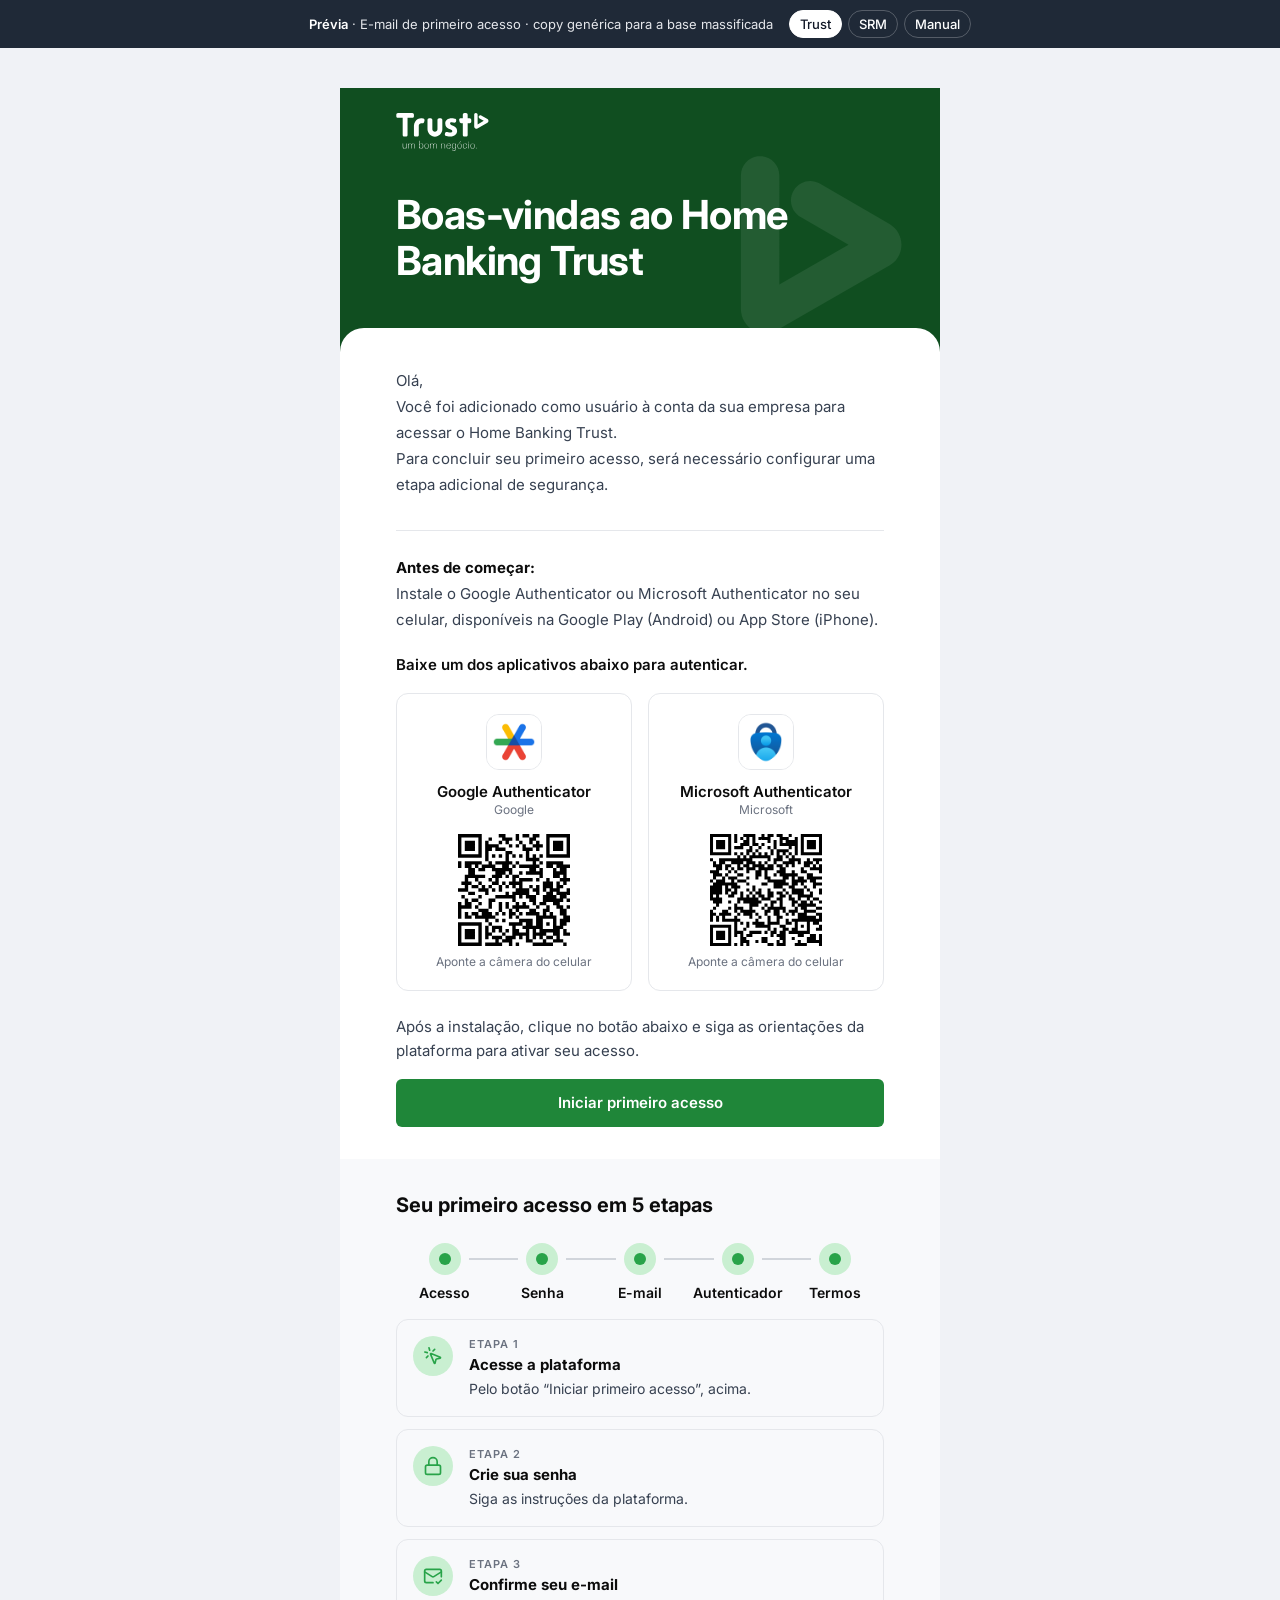
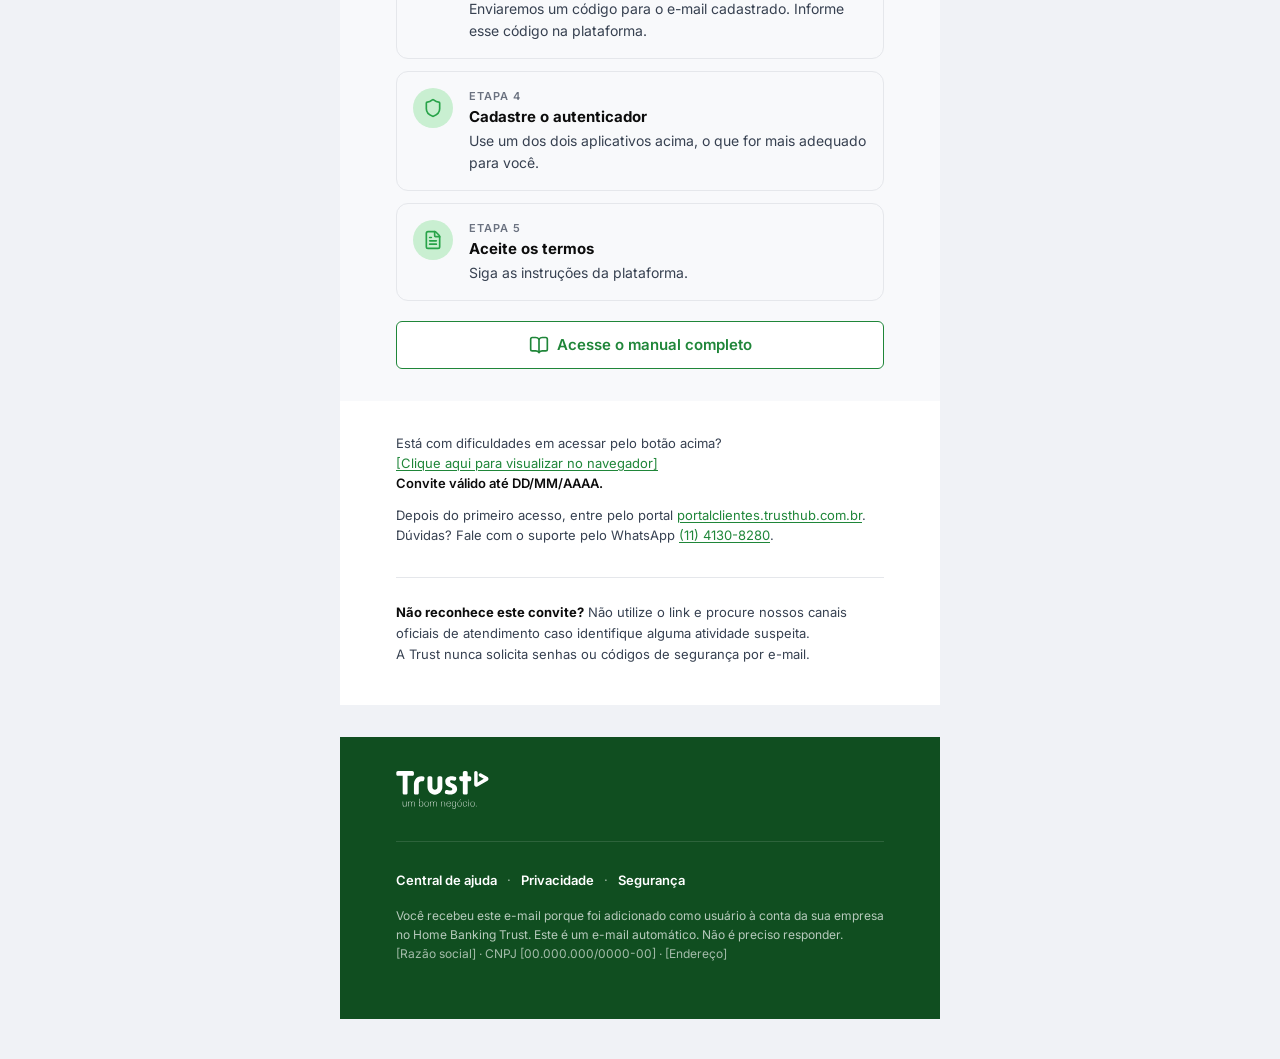
==== index.html @ 1c3c184e "Home Banking Trust · primeiro acesso: e-mail (copy genérica) e manual Co-Authored-By: Claude Opus 5." ====
<!DOCTYPE html>
<html lang="pt-BR">
<head>
  <meta charset="UTF-8">
  <meta name="robots" content="noindex, nofollow">
  <meta name="viewport" content="width=device-width, initial-scale=1.0">
  <title>Primeiro acesso | Home Banking Trust</title>
  <link rel="preconnect" href="https://fonts.googleapis.com">
  <link rel="preconnect" href="https://fonts.gstatic.com" crossorigin>
  <link href="https://fonts.googleapis.com/css2?family=Inter:wght@400;500;600;700&display=swap" rel="stylesheet">
  <style>
    /* E-mail de primeiro acesso, opção 2 com a copy genérica. Tokens do SRM Diamond DS. Marca Trust (data-brand="trust", branch brand-trust). */
    :root {
      --hero-bg: #104e20;
      --btn: #1f8639;
      --btn-hover: #176a2c;
      --link: #1f8639;
      --chip: #c9efd1;
      --icon: #28a349;
      --focus: rgba(40, 163, 73, 0.35);
      --foot-line: #2d633b;
      --foot-text: #b7cabc;
      --foot-muted: #a4bcaa;
      --text-strong: #0c0c0c;
      --text-body: #374151;
      --text-muted: #6b7280;
      --line: #e5e7eb;
      --page: #f0f2f6;
      --band: #f8f9fb;
      --link-dot: #d1d5db;
      --font-sans: 'Inter', -apple-system, BlinkMacSystemFont, 'Segoe UI', sans-serif;
    }
    *, *::before, *::after { box-sizing: border-box; margin: 0; padding: 0; }
    body { font-family: var(--font-sans); background: var(--page); color: var(--text-body); -webkit-font-smoothing: antialiased; }
    a { color: inherit; }
    svg.i { width: 20px; height: 20px; fill: none; stroke: currentColor; stroke-width: 2; stroke-linecap: round; stroke-linejoin: round; flex-shrink: 0; }

    /* Barra de prévia (só para quem revisa, não faz parte do e-mail) */
    .preview-bar {
      display: flex; flex-wrap: wrap; align-items: center; justify-content: center; gap: 6px 16px;
      padding: 10px 16px;
      background: #1f2937; color: #e5e7eb;
      font-size: 13px; line-height: 1.4; text-align: center;
    }
    .preview-bar strong { color: #fff; font-weight: 600; }
    .preview-bar nav { display: flex; gap: 6px; }
    .preview-bar a {
      display: inline-flex; align-items: center; height: 28px; padding: 0 10px;
      border-radius: 9999px; border: 1px solid rgba(255, 255, 255, 0.24);
      text-decoration: none; color: #fff; font-weight: 500;
    }
    .preview-bar a[aria-current="page"] { background: #fff; color: #111827; border-color: #fff; }
    .preview-bar a:focus-visible { outline: 2px solid #fff; outline-offset: 2px; }

    .email { width: 600px; margin: 40px auto; }
    .blk { background: #fff; padding: 0 56px; }
    .t15 { font-size: 15px; line-height: 26px; }
    .t13 { font-size: 13px; line-height: 20px; }
    .t13 + .t13 { margin-top: 0; }
    b, strong { color: var(--text-strong); font-weight: 700; }
    .semi { color: var(--text-strong); font-weight: 600; }
    .link { color: var(--link); text-decoration: underline; text-underline-offset: 2px; text-decoration-thickness: 1px; }
    .link:hover { color: var(--btn-hover); }
    .rule { height: 1px; background: var(--line); }

    /* Topo */
    .hero { position: relative; height: 264px; background: var(--hero-bg); overflow: hidden; }
    .hero .mark { position: absolute; fill: rgba(255, 255, 255, 0.08); left: 400px; top: 67px; width: 164px; height: 181px; }
    .hero .logo { position: absolute; left: 56px; top: 25px; width: 93px; height: 38px; fill: #fff; }
    .hero .tagline { position: absolute; right: 56px; top: 37px; font-size: 10px; line-height: 14px; font-weight: 600; letter-spacing: 0.16em; color: #a4bcaa; }
    .hero h1 { position: absolute; left: 56px; right: 56px; top: 104px; color: #fff; font-size: 40px; line-height: 46px; font-weight: 700; letter-spacing: -0.6px; }
    .hero .sheet-start { position: absolute; left: 0; right: 0; bottom: 0; height: 24px; background: #fff; border-radius: 24px 24px 0 0; }

    /* Apps */
    .apps-desktop { display: flex; gap: 16px; padding-top: 16px; }
    .app-card {
      flex: 1; display: flex; flex-direction: column; align-items: center; text-align: center;
      padding: 20px 16px; border: 1px solid var(--line); border-radius: 12px; text-decoration: none;
    }
    .app-card:hover { border-color: var(--icon); }
    .app-card:focus-visible { outline: none; box-shadow: 0 0 0 3px var(--focus); }
    .app-icon { width: 56px; height: 56px; border-radius: 13px; border: 1px solid var(--line); display: block; }
    .app-name { margin-top: 12px; font-size: 15px; line-height: 20px; font-weight: 600; color: var(--text-strong); }
    .app-pub { font-size: 12px; line-height: 16px; color: var(--text-muted); }
    .qr { width: 112px; height: 112px; margin-top: 16px; display: block; image-rendering: pixelated; }
    .qr-cap { margin-top: 8px; font-size: 12px; line-height: 16px; color: var(--text-muted); }
    .apps-mobile { display: none; }

    /* Botões */
    .btn {
      display: flex; align-items: center; justify-content: center; gap: 8px;
      height: 48px; border-radius: 6px;
      font-size: 15px; line-height: 20px; font-weight: 600; text-decoration: none;
    }
    .btn-primary { background: var(--btn); color: #fff; }
    .btn-primary:hover { background: var(--btn-hover); }
    .btn-secondary { background: #fff; color: var(--btn); border: 1px solid var(--btn); }
    .btn-secondary:hover { background: var(--chip); }
    .btn:focus-visible { outline: none; box-shadow: 0 0 0 3px var(--focus); }

    /* Etapas */
    .band { background: var(--band); padding: 32px 56px 32px; }
    .band h2 { font-size: 20px; line-height: 28px; font-weight: 700; color: var(--text-strong); }
    .stepper { list-style: none; display: grid; grid-template-columns: repeat(5, 1fr); margin: 24px 0 8px; }
    .stepper li { position: relative; display: flex; flex-direction: column; align-items: center; gap: 8px; font-size: 14px; line-height: 20px; font-weight: 600; color: var(--text-strong); }
    .stepper li:not(:last-child)::after { content: ''; position: absolute; top: 15px; left: calc(50% + 24px); right: calc(-50% + 24px); height: 2px; background: var(--link-dot); }
    .dot { width: 32px; height: 32px; border-radius: 50%; background: var(--chip); display: flex; align-items: center; justify-content: center; }
    .dot::before { content: ''; width: 12px; height: 12px; border-radius: 50%; background: var(--icon); }
    .steps { list-style: none; display: flex; flex-direction: column; gap: 12px; margin-top: 16px; }
    .step { display: flex; gap: 16px; align-items: flex-start; padding: 16px; border: 1px solid var(--line); border-radius: 12px; }
    .chip { width: 40px; height: 40px; border-radius: 20px; background: var(--chip); color: var(--icon); display: flex; align-items: center; justify-content: center; flex-shrink: 0; }
    .step-n { font-size: 11px; line-height: 16px; font-weight: 600; letter-spacing: 1px; text-transform: uppercase; color: var(--text-muted); }
    .step-t { font-size: 15px; line-height: 22px; font-weight: 700; color: var(--text-strong); margin-top: 2px; }
    .step-d { font-size: 14px; line-height: 22px; margin-top: 2px; }
    .band .btn { margin-top: 20px; }

    /* Rodapé */
    .space { height: 32px; }
    .foot { background: var(--hero-bg); padding: 0 56px; }
    .foot-brand { position: relative; height: 72px; }
    .foot-brand .logo { position: absolute; left: 0; bottom: 0; width: 93px; height: 38px; fill: #fff; }
    .foot-brand .tagline { position: absolute; right: 0; bottom: 5px; font-size: 10px; line-height: 14px; font-weight: 600; letter-spacing: 0.16em; color: #a4bcaa; }
    .foot-rule { margin-top: 32px; height: 1px; background: var(--foot-line); }
    .foot-links { padding-top: 28px; font-size: 13px; line-height: 20px; color: var(--foot-muted); }
    .foot-links span { color: #fff; font-weight: 600; }
    .foot-links i { font-style: normal; margin: 0 10px; }
    .foot-legal { padding: 16px 0 56px; font-size: 12px; line-height: 19px; color: var(--foot-text); }
    .foot-legal .muted { color: var(--foot-muted); }

    @media (max-width: 600px) {
      .email { width: 100%; margin: 0; }
      .blk { padding: 0 24px; }
      .hero { height: 236px; }
      .hero .mark { left: auto; right: -28px; top: 64px; width: 136px; height: 150px; }
      .hero .logo { left: 24px; top: 25px; }
      .hero .tagline { right: 24px; top: 29px; }
      .hero h1 { left: 24px; right: 24px; top: 96px; font-size: 30px; line-height: 38px; letter-spacing: -0.45px; }
      .apps-desktop { display: none; }
      .apps-mobile { display: flex; flex-direction: column; gap: 12px; padding-top: 16px; }
      .app-row { display: flex; align-items: center; gap: 12px; padding: 16px; border: 1px solid var(--line); border-radius: 12px; }
      .app-row .app-icon { width: 48px; height: 48px; border-radius: 11px; }
      .app-row .app-name { margin-top: 0; }
      .badges { display: flex; justify-content: space-between; gap: 8px; margin-bottom: 8px; }
      .badges a { display: block; border-radius: 8px; }
      .badges a:focus-visible { outline: none; box-shadow: 0 0 0 3px var(--focus); }
      .badge-gp { height: 50px; overflow: hidden; }
      .badge-gp img { height: 65px; margin-top: -7.5px; display: block; }
      .badge-as img { height: 50px; display: block; }
      .band { padding: 32px 24px; }
      .stepper { display: none; }
      .foot { padding: 0 24px; }
    }
    @media (max-width: 360px) {
      .badge-gp img { height: 58px; margin-top: -6.7px; }
      .badge-gp { height: 45px; }
      .badge-as img { height: 45px; }
    }
  </style>
</head>
<body>
  <svg width="0" height="0" style="position:absolute" aria-hidden="true" focusable="false">
    <symbol id="logo" viewBox="0 0 355 146"><path d="M103.88 21.48L102.35 21.0701C100.38 20.6401 98.33 20.4001 96.23 20.4001C86.6 20.4001 78.0902 25.18 72.9302 32.5C69.7702 36.98 67.8903 42.41 67.7603 48.27C67.7603 48.35 67.7402 48.43 67.7402 48.51V84.29C67.7402 87.8 70.6099 90.6799 74.1299 90.6799H80.0103C83.5203 90.6799 86.3999 87.8 86.3999 84.29V48.51C86.3999 48.51 86.3999 48.5 86.3999 48.49C86.6099 43.23 90.9302 39.03 96.2402 39.03C96.8002 39.03 97.2898 39.0802 97.8198 39.1702C97.8198 39.1702 98.7701 39.37 99.3501 39.54C102.65 40.26 106 38.27 106.88 34.97L108.4 29.29C109.31 25.9 107.28 22.37 103.88 21.46"/>
<path d="M176.84 62.49V26.71C176.84 23.2 173.96 20.3201 170.45 20.3201H164.57C161.06 20.3201 158.18 23.2 158.18 26.71V62.49C158.18 62.56 158.2 62.63 158.2 62.71C158.08 67.73 153.72 72.1401 148.35 72.1401C142.98 72.1401 138.62 67.7401 138.5 62.3901V26.72C138.5 23.21 135.63 20.3301 132.11 20.3301H126.23C122.72 20.3301 119.84 23.21 119.84 26.72V62.5C119.84 62.6 119.87 62.69 119.87 62.79C120.26 78.2 132.85 90.78 148.35 90.78C163.85 90.78 176.85 77.83 176.85 62.5H176.84V62.49Z"/>
<path d="M206.59 40.3601C206.59 37.9301 207.87 35.76 212.72 35.76C215.76 35.76 220.43 36.6101 223.27 37.1401C226.41 37.5901 228.99 34.3101 229.5 32.4001L230.16 29.8201C231 26.6801 229.32 23.45 226.39 22.24C225.57 21.86 218.64 20.3101 212.72 20.3101C197.66 20.3101 188.09 28.7401 188.09 40.3501C188.09 63.4501 215.28 60.0001 215.28 69.8301C215.28 72.7601 211.83 74.9299 207.24 74.9299C202.26 74.9299 195 73.24 194.9 73.22C191.57 72.5 188.2 74.5001 187.31 77.8201L186.65 80.4001C185.73 83.8201 187.78 87.37 191.2 88.28C191.2 88.28 200.08 90.73 207.23 90.73C224.97 90.73 233.65 80.1701 233.65 69.5701C233.65 45.9601 206.59 49.9101 206.59 40.3401"/>
<path d="M61.3398 0.0100098H6.39014C2.88014 0.0100098 0 2.89015 0 6.40015V12.28C0 15.79 2.88014 18.6702 6.39014 18.6702H24.5303V84.3501C24.5303 87.8601 27.3999 90.74 30.9199 90.74H36.8003C40.3103 90.74 43.1899 87.8601 43.1899 84.3501V18.6702H61.3301C64.8401 18.6702 67.7202 15.79 67.7202 12.28V6.40015C67.7202 2.89015 64.8501 0.0100098 61.3301 0.0100098"/>
<path d="M248.33 20.3201H255.55V6.40015C255.55 2.89015 258.43 0.0100098 261.94 0.0100098H267.82C271.33 0.0100098 274.21 2.89015 274.21 6.40015V20.3201H281.69C285.2 20.3201 288.08 23.2 288.08 26.71V32.5901C288.08 36.1001 285.2 38.98 281.69 38.98H274.21V84.3501C274.21 87.8601 271.34 90.74 267.82 90.74H261.94C258.43 90.74 255.55 87.8701 255.55 84.3501V38.98H249.75C249.56 38.98 249.38 38.9402 249.2 38.9202C246.54 38.7502 244.15 36.96 243.42 34.25L241.9 28.5701C241.9 28.5701 239.53 20.3201 248.34 20.3201"/>
<path d="M350.21 23.23L326.23 9.36011C323.12 7.57011 319.22 8.59995 317.35 11.7C316.67 12.83 316.34 14.0901 316.4 15.3601C316.5 17.6101 317.73 19.63 319.69 20.75L336.06 30.24L312.44 43.79V6.57007C312.44 2.95007 309.49 0 305.87 0C305.58 0 305.3 0.0200586 305.02 0.0600586C301.76 0.480059 299.3 3.31015 299.3 6.65015V52.1401C299.3 55.3101 301.01 58.1701 303.77 59.5901C304.95 60.2001 306.21 60.5 307.53 60.5C309.02 60.5 310.48 60.0901 311.73 59.3401L350.18 37.27C351.71 36.35 352.91 34.9501 353.54 33.3401C355.03 29.5501 353.67 25.4 350.2 23.23H350.21Z"/>
<path d="M37.6499 117.15H39.3301V136.35H38.04L37.8003 133.47C36.6503 135.66 34.57 136.76 31.54 136.78C26.9 136.78 24.5698 134 24.5698 128.43V117.15H26.25V128.2C26.25 130.6 26.6803 132.36 27.5503 133.48C28.4203 134.6 29.7899 135.16 31.6899 135.16C35.3099 135.16 37.2999 133.26 37.6499 129.45V117.14V117.15Z"/>
<path d="M65.4399 116.72C69.7199 116.72 71.8699 119.5 71.8799 125.07V136.35H70.1802V125.26C70.1802 120.64 68.54 118.33 65.25 118.33C63.69 118.33 62.4402 118.81 61.4902 119.77C60.5402 120.73 59.9703 122.12 59.7803 123.95C59.8003 124.17 59.8198 124.52 59.8198 125V136.35H58.1401V125.26C58.1401 120.64 56.5 118.33 53.21 118.33C51.68 118.33 50.44 118.79 49.48 119.71C48.53 120.63 47.9302 121.96 47.7002 123.69V136.35H46.02V117.15H47.29L47.5503 119.97C48.6503 117.8 50.5799 116.72 53.3599 116.72C56.3999 116.72 58.3603 118.1 59.2603 120.87C59.7503 119.51 60.5201 118.48 61.5801 117.78C62.6401 117.08 63.9299 116.72 65.4399 116.72Z"/>
<path d="M95.8701 116.72C98.3501 116.72 100.22 117.36 101.48 118.63C102.74 119.91 103.38 121.94 103.38 124.75V128.69C103.38 131.49 102.75 133.54 101.48 134.83C100.22 136.12 98.3501 136.77 95.8701 136.77C92.7801 136.77 90.6402 135.71 89.4502 133.6L89.1499 136.34H87.8398V106.89H89.52V119.78C90.74 117.74 92.8601 116.72 95.8701 116.72ZM101.67 128.47V125.03C101.67 122.66 101.2 120.96 100.26 119.9C99.3203 118.85 97.8 118.32 95.71 118.32C92.06 118.32 90.0003 120.12 89.5103 123.72V129.77C90.0003 133.37 92.06 135.17 95.71 135.17C97.8 135.17 99.3203 134.64 100.26 133.59C101.2 132.54 101.67 130.83 101.67 128.46V128.47Z"/>
<path d="M122.23 134.77C120.92 136.11 118.96 136.78 116.36 136.78C113.76 136.78 111.8 136.11 110.49 134.76C109.18 133.42 108.52 131.52 108.52 129.08V124.41C108.52 121.93 109.18 120.03 110.49 118.71C111.8 117.38 113.76 116.72 116.36 116.72C118.96 116.72 120.92 117.38 122.23 118.71C123.54 120.04 124.2 121.94 124.2 124.41V129.08C124.2 131.53 123.54 133.43 122.23 134.77ZM111.67 133.62C112.65 134.65 114.22 135.17 116.36 135.17C118.5 135.17 120.06 134.65 121.05 133.62C122.03 132.59 122.53 131 122.53 128.86V124.6C122.53 122.48 122.04 120.91 121.05 119.88C120.07 118.85 118.5 118.33 116.36 118.33C114.22 118.33 112.66 118.85 111.67 119.88C110.69 120.91 110.19 122.49 110.19 124.6V128.86C110.19 131 110.68 132.59 111.67 133.62Z"/>
<path d="M149.52 116.72C153.8 116.72 155.95 119.5 155.96 125.07V136.35H154.26V125.26C154.26 120.64 152.62 118.33 149.33 118.33C147.77 118.33 146.52 118.81 145.57 119.77C144.62 120.73 144.05 122.12 143.86 123.95C143.88 124.17 143.9 124.52 143.9 125V136.35H142.22V125.26C142.22 120.64 140.58 118.33 137.29 118.33C135.76 118.33 134.52 118.79 133.56 119.71C132.61 120.63 132.01 121.96 131.78 123.69V136.35H130.1V117.15H131.37L131.63 119.97C132.73 117.8 134.66 116.72 137.44 116.72C140.48 116.72 142.44 118.1 143.34 120.87C143.83 119.51 144.6 118.48 145.67 117.78C146.73 117.08 148.02 116.72 149.53 116.72H149.52Z"/>
<path d="M180.03 116.72C184.95 116.72 187.41 119.5 187.42 125.07V136.35H185.72V125.3C185.72 122.9 185.24 121.14 184.29 120.02C183.34 118.9 181.87 118.34 179.87 118.34C176.2 118.34 174.11 120.14 173.6 123.74V136.36H171.92V117.16H173.19L173.45 120.11C174.62 117.86 176.81 116.73 180.02 116.73L180.03 116.72Z"/>
<path d="M200.91 116.72C203.36 116.72 205.25 117.34 206.59 118.58C207.92 119.82 208.59 121.55 208.59 123.76V127.25H194.86V128.46C194.86 133 196.89 135.28 200.95 135.28C205.01 135.28 206.83 133.56 206.83 130.11V129.89H208.51C208.51 132.16 207.87 133.87 206.59 135.03C205.31 136.19 203.43 136.78 200.95 136.78C198.47 136.78 196.5 136.05 195.17 134.58C193.84 133.11 193.18 131.13 193.18 128.62V124.81C193.18 122.33 193.84 120.37 195.15 118.91C196.46 117.45 198.38 116.72 200.91 116.72ZM194.86 125.76H206.87V123.84C206.87 120.09 204.9 118.22 200.95 118.22C197 118.22 194.86 120.48 194.86 125V125.77V125.76Z"/>
<path d="M227.97 117.15H229.28V138.18C229.28 140.42 228.6 142.21 227.23 143.56C225.86 144.9 223.96 145.58 221.52 145.58C217.21 145.58 214.73 143.88 214.07 140.48H215.79C216.1 141.68 216.7 142.56 217.59 143.12C218.48 143.69 219.79 143.97 221.52 143.97C223.49 143.97 224.99 143.44 226.03 142.38C227.07 141.32 227.59 139.81 227.59 137.84V133.68C226.37 135.75 224.24 136.78 221.2 136.78C216.23 136.78 213.75 134.08 213.75 128.69V124.75C213.75 121.97 214.38 119.94 215.65 118.65C216.91 117.36 218.77 116.72 221.21 116.72C224.32 116.72 226.48 117.79 227.69 119.93L227.99 117.15H227.97ZM221.4 135.17C225.17 135.17 227.23 133.27 227.58 129.46V124.04C227.22 120.24 225.16 118.34 221.4 118.33C219.31 118.33 217.79 118.85 216.84 119.9C215.89 120.95 215.42 122.66 215.42 125.04V128.48C215.42 130.85 215.89 132.55 216.84 133.61C217.79 134.67 219.31 135.19 221.4 135.19V135.17Z"/>
<path d="M248.9 134.77C247.59 136.11 245.63 136.78 243.03 136.78C240.43 136.78 238.47 136.11 237.16 134.76C235.85 133.42 235.19 131.52 235.19 129.08V124.41C235.19 121.93 235.85 120.03 237.16 118.71C238.47 117.38 240.43 116.72 243.03 116.72C245.63 116.72 247.59 117.38 248.9 118.71C250.21 120.04 250.87 121.94 250.87 124.41V129.08C250.87 131.53 250.21 133.43 248.9 134.77ZM238.34 133.62C239.32 134.65 240.89 135.17 243.03 135.17C245.17 135.17 246.73 134.65 247.72 133.62C248.7 132.59 249.2 131 249.2 128.86V124.6C249.2 122.48 248.71 120.91 247.72 119.88C246.74 118.85 245.17 118.33 243.03 118.33C240.89 118.33 239.33 118.85 238.34 119.88C237.36 120.91 236.86 122.49 236.86 124.6V128.86C236.86 131 237.35 132.59 238.34 133.62ZM247.92 108.77L243.91 114.67H242.23L246.02 108.77H247.92Z"/>
<path d="M263.74 136.69C261.21 136.69 259.29 136.03 257.98 134.72C256.67 133.41 256.01 131.53 256.01 129.09V124.42C256.01 121.94 256.66 120.05 257.96 118.73C259.26 117.42 261.19 116.76 263.74 116.76C266.29 116.76 268.08 117.38 269.4 118.62C270.72 119.86 271.38 121.61 271.38 123.88V124.2H269.7V123.85C269.7 120.2 267.71 118.38 263.74 118.38C261.65 118.38 260.12 118.89 259.15 119.91C258.18 120.93 257.69 122.5 257.69 124.62V128.88C257.69 131 258.18 132.56 259.15 133.58C260.12 134.59 261.65 135.1 263.74 135.1C267.71 135.1 269.7 133.28 269.7 129.65V129.3H271.38V129.62C271.38 131.89 270.72 133.63 269.4 134.87C268.08 136.1 266.19 136.72 263.74 136.72V136.69Z"/>
<path d="M277.3 113.48V110.62H279.34V113.48H277.3ZM277.42 136.35V117.15H279.1V136.35H277.42Z"/>
<path d="M298.92 134.77C297.61 136.11 295.65 136.78 293.05 136.78C290.45 136.78 288.49 136.11 287.18 134.76C285.87 133.42 285.21 131.52 285.21 129.08V124.41C285.21 121.93 285.87 120.03 287.18 118.71C288.49 117.38 290.45 116.72 293.05 116.72C295.65 116.72 297.61 117.38 298.92 118.71C300.23 120.04 300.89 121.94 300.89 124.41V129.08C300.89 131.53 300.23 133.43 298.92 134.77ZM288.36 133.62C289.34 134.65 290.91 135.17 293.05 135.17C295.19 135.17 296.75 134.65 297.74 133.62C298.72 132.59 299.22 131 299.22 128.86V124.6C299.22 122.48 298.73 120.91 297.74 119.88C296.76 118.85 295.19 118.33 293.05 118.33C290.91 118.33 289.35 118.85 288.36 119.88C287.38 120.91 286.88 122.49 286.88 124.6V128.86C286.88 131 287.37 132.59 288.36 133.62Z"/>
<path d="M306.05 136.35V133.32H308.07V136.35H306.05Z"/></symbol>
    <symbol id="marca" viewBox="299 0 56 61"><path d="M350.21 23.23L326.23 9.36011C323.12 7.57011 319.22 8.59995 317.35 11.7C316.67 12.83 316.34 14.0901 316.4 15.3601C316.5 17.6101 317.73 19.63 319.69 20.75L336.06 30.24L312.44 43.79V6.57007C312.44 2.95007 309.49 0 305.87 0C305.58 0 305.3 0.0200586 305.02 0.0600586C301.76 0.480059 299.3 3.31015 299.3 6.65015V52.1401C299.3 55.3101 301.01 58.1701 303.77 59.5901C304.95 60.2001 306.21 60.5 307.53 60.5C309.02 60.5 310.48 60.0901 311.73 59.3401L350.18 37.27C351.71 36.35 352.91 34.9501 353.54 33.3401C355.03 29.5501 353.67 25.4 350.2 23.23H350.21Z"/></symbol>
    <symbol id="i-click" viewBox="0 0 24 24"><path d="M14 4.1 12 6"/><path d="m5.1 8-2.9-.8"/><path d="m6 12-1.9 2"/><path d="M7.2 2.2 8 5.1"/><path d="M9.037 9.69a.498.498 0 0 1 .653-.653l11 4.5a.5.5 0 0 1-.074.949l-4.349 1.041a1 1 0 0 0-.74.739l-1.04 4.35a.5.5 0 0 1-.95.074z"/></symbol>
    <symbol id="i-lock" viewBox="0 0 24 24"><rect width="18" height="11" x="3" y="11" rx="2" ry="2"/><path d="M7 11V7a5 5 0 0 1 10 0v4"/></symbol>
    <symbol id="i-mail-check" viewBox="0 0 24 24"><path d="M22 13V6a2 2 0 0 0-2-2H4a2 2 0 0 0-2 2v12c0 1.1.9 2 2 2h8"/><path d="m22 7-8.97 5.7a1.94 1.94 0 0 1-2.06 0L2 7"/><path d="m16 19 2 2 4-4"/></symbol>
    <symbol id="i-shield" viewBox="0 0 24 24"><path d="M20 13c0 5-3.5 7.5-7.66 8.95a1 1 0 0 1-.67-.01C7.5 20.5 4 18 4 13V6a1 1 0 0 1 1-1c2 0 4.5-1.2 6.24-2.72a1.17 1.17 0 0 1 1.52 0C14.51 3.81 17 5 19 5a1 1 0 0 1 1 1z"/></symbol>
    <symbol id="i-file-text" viewBox="0 0 24 24"><path d="M6 22a2 2 0 0 1-2-2V4a2 2 0 0 1 2-2h8a2.4 2.4 0 0 1 1.704.706l3.588 3.588A2.4 2.4 0 0 1 20 8v12a2 2 0 0 1-2 2z"/><path d="M14 2v5a1 1 0 0 0 1 1h5"/><path d="M10 9H8"/><path d="M16 13H8"/><path d="M16 17H8"/></symbol>
    <symbol id="i-book" viewBox="0 0 24 24"><path d="M12 5v16"/><path d="M20.001 19A2 2 0 0022 17V5a2 2 0 00-1.999-2L16 3.002A5 5 0 0012 5a5 5 0 00-4-2H4a2 2 0 00-2 2v12a2 2 0 001.999 2H8a5 5 0 014 2 5 5 0 014-2z"/></symbol>
  </svg>

  <div class="preview-bar" role="note">
    <span><strong>Prévia</strong> · E-mail de primeiro acesso · copy genérica para a base massificada</span>
    <nav aria-label="Versões">
      <a href="https://maurosrm.github.io/hb-trust/" aria-current="page">Trust</a>
      <a href="https://maurosrm.github.io/hb-srm/">SRM</a>
      <a href="manual/">Manual</a>
    </nav>
  </div>

  <main class="email">
    <header class="hero">
      <svg class="mark" aria-hidden="true"><use href="#marca"/></svg>
      <svg class="logo" role="img" aria-label="Trust, um bom negócio"><use href="#logo"/></svg>
      
      <h1>Boas-vindas ao Home Banking Trust</h1>
      <div class="sheet-start"></div>
    </header>

    <section class="blk" style="padding-top:16px">
      <p class="t15">Olá,<br>Você foi adicionado como usuário à conta da sua empresa para acessar o Home Banking Trust.<br>Para concluir seu primeiro acesso, será necessário configurar uma etapa adicional de segurança.</p>
    </section>
    <div class="blk" style="padding-top:32px"><div class="rule"></div></div>

    <section class="blk" style="padding-top:24px">
      <p class="t15"><b>Antes de começar:</b><br>Instale o Google Authenticator ou Microsoft Authenticator no seu celular, disponíveis na Google Play (Android) ou App Store (iPhone).</p>
    </section>
    <section class="blk" style="padding-top:20px">
      <p class="semi" style="font-size:15px;line-height:24px">Baixe um dos aplicativos abaixo para autenticar.</p>
      <div class="apps-desktop">
        <a class="app-card" href="https://maurosrm.github.io/hb-trust/app/google-authenticator/" target="_blank" rel="noopener">
          <img class="app-icon" src="assets/icone-google-authenticator.png" alt="">
          <span class="app-name">Google Authenticator</span>
          <span class="app-pub">Google</span>
          <img class="qr" src="qr/qr-google-authenticator.svg" alt="QR Code para baixar o Google Authenticator">
          <span class="qr-cap">Aponte a câmera do celular</span>
        </a>
        <a class="app-card" href="https://maurosrm.github.io/hb-trust/app/microsoft-authenticator/" target="_blank" rel="noopener">
          <img class="app-icon" src="assets/icone-microsoft-authenticator.png" alt="">
          <span class="app-name">Microsoft Authenticator</span>
          <span class="app-pub">Microsoft</span>
          <img class="qr" src="qr/qr-microsoft-authenticator.svg" alt="QR Code para baixar o Microsoft Authenticator">
          <span class="qr-cap">Aponte a câmera do celular</span>
        </a>
      </div>
      <div class="apps-mobile">
        <div class="app-row"><img class="app-icon" src="assets/icone-google-authenticator.png" alt=""><div><p class="app-name">Google Authenticator</p><p class="app-pub">Google</p></div></div>
        <div class="badges">
          <a class="badge-gp" href="https://play.google.com/store/apps/details?id=com.google.android.apps.authenticator2&hl=pt_BR" target="_blank" rel="noopener"><img src="assets/selo-google-play-pt-br.png" alt="Disponível no Google Play: Google Authenticator"></a>
          <a class="badge-as" href="https://apps.apple.com/br/app/google-authenticator/id388497605" target="_blank" rel="noopener"><img src="assets/selo-app-store-pt-br.svg" alt="Baixar na App Store: Google Authenticator"></a>
        </div>
        <div class="app-row"><img class="app-icon" src="assets/icone-microsoft-authenticator.png" alt=""><div><p class="app-name">Microsoft Authenticator</p><p class="app-pub">Microsoft</p></div></div>
        <div class="badges">
          <a class="badge-gp" href="https://play.google.com/store/apps/details?id=com.azure.authenticator&hl=pt_BR" target="_blank" rel="noopener"><img src="assets/selo-google-play-pt-br.png" alt="Disponível no Google Play: Microsoft Authenticator"></a>
          <a class="badge-as" href="https://apps.apple.com/br/app/microsoft-authenticator/id983156458" target="_blank" rel="noopener"><img src="assets/selo-app-store-pt-br.svg" alt="Baixar na App Store: Microsoft Authenticator"></a>
        </div>
      </div>
    </section>
    <section class="blk" style="padding-top:24px">
      <p class="t15" style="line-height:24px">Após a instalação, clique no botão abaixo e siga as orientações da plataforma para ativar seu acesso.</p>
    </section>
    <div class="blk" style="padding-top:16px;padding-bottom:32px">
      <a class="btn btn-primary" href="https://portalclientes.trusthub.com.br" target="_blank" rel="noopener">Iniciar primeiro acesso</a>
    </div>

    <section class="band" aria-labelledby="etapas">
      <h2 id="etapas">Seu primeiro acesso em 5 etapas</h2>
      <ol class="stepper" aria-hidden="true">
        <li><span class="dot"></span>Acesso</li>
        <li><span class="dot"></span>Senha</li>
        <li><span class="dot"></span>E-mail</li>
        <li><span class="dot"></span>Autenticador</li>
        <li><span class="dot"></span>Termos</li>
      </ol>
      <ol class="steps">
        <li class="step"><span class="chip"><svg class="i" aria-hidden="true"><use href="#i-click"/></svg></span><div><p class="step-n">Etapa 1</p><p class="step-t">Acesse a plataforma</p><p class="step-d">Pelo botão “Iniciar primeiro acesso”, acima.</p></div></li>
        <li class="step"><span class="chip"><svg class="i" aria-hidden="true"><use href="#i-lock"/></svg></span><div><p class="step-n">Etapa 2</p><p class="step-t">Crie sua senha</p><p class="step-d">Siga as instruções da plataforma.</p></div></li>
        <li class="step"><span class="chip"><svg class="i" aria-hidden="true"><use href="#i-mail-check"/></svg></span><div><p class="step-n">Etapa 3</p><p class="step-t">Confirme seu e-mail</p><p class="step-d">Enviaremos um código para o e-mail cadastrado. Informe esse código na plataforma.</p></div></li>
        <li class="step"><span class="chip"><svg class="i" aria-hidden="true"><use href="#i-shield"/></svg></span><div><p class="step-n">Etapa 4</p><p class="step-t">Cadastre o autenticador</p><p class="step-d">Use um dos dois aplicativos acima, o que for mais adequado para você.</p></div></li>
        <li class="step"><span class="chip"><svg class="i" aria-hidden="true"><use href="#i-file-text"/></svg></span><div><p class="step-n">Etapa 5</p><p class="step-t">Aceite os termos</p><p class="step-d">Siga as instruções da plataforma.</p></div></li>
      </ol>
      <a class="btn btn-secondary" href="manual/" target="_blank" rel="noopener"><svg class="i" aria-hidden="true"><use href="#i-book"/></svg>Acesse o manual completo</a>
    </section>

    <section class="blk" style="padding-top:32px">
      <p class="t13">Está com dificuldades em acessar pelo botão acima?<br><a class="link" href="./">[Clique aqui para visualizar no navegador]</a><br><span class="semi">Convite válido até DD/MM/AAAA.</span></p>
    </section>
    <section class="blk" style="padding-top:12px">
      <p class="t13">Depois do primeiro acesso, entre pelo portal <a class="link" href="https://portalclientes.trusthub.com.br" target="_blank" rel="noopener">portalclientes.trusthub.com.br</a>.<br>Dúvidas? Fale com o suporte pelo WhatsApp <a class="link" href="https://wa.me/551141308280" target="_blank" rel="noopener">(11) 4130-8280</a>.</p>
    </section>
    <div class="blk" style="padding-top:32px"><div class="rule"></div></div>
    <section class="blk" style="padding-top:24px;padding-bottom:40px">
      <p class="t13" style="line-height:21px"><b>Não reconhece este convite?</b> Não utilize o link e procure nossos canais oficiais de atendimento caso identifique alguma atividade suspeita.<br>A Trust nunca solicita senhas ou códigos de segurança por e-mail.</p>
    </section>
    <div class="space"></div>
    <footer class="foot">
      <div class="foot-brand"><svg class="logo" role="img" aria-label="Trust, um bom negócio"><use href="#logo"/></svg></div>
      <div class="foot-rule"></div>
      <p class="foot-links"><span>Central de ajuda</span><i>·</i><span>Privacidade</span><i>·</i><span>Segurança</span></p>
      <p class="foot-legal">Você recebeu este e-mail porque foi adicionado como usuário à conta da sua empresa no Home Banking Trust. Este é um e-mail automático. Não é preciso responder.<br><span class="muted">[Razão social] · CNPJ [00.000.000/0000-00] · [Endereço]</span></p>
    </footer>
  </main>
</body>
</html>
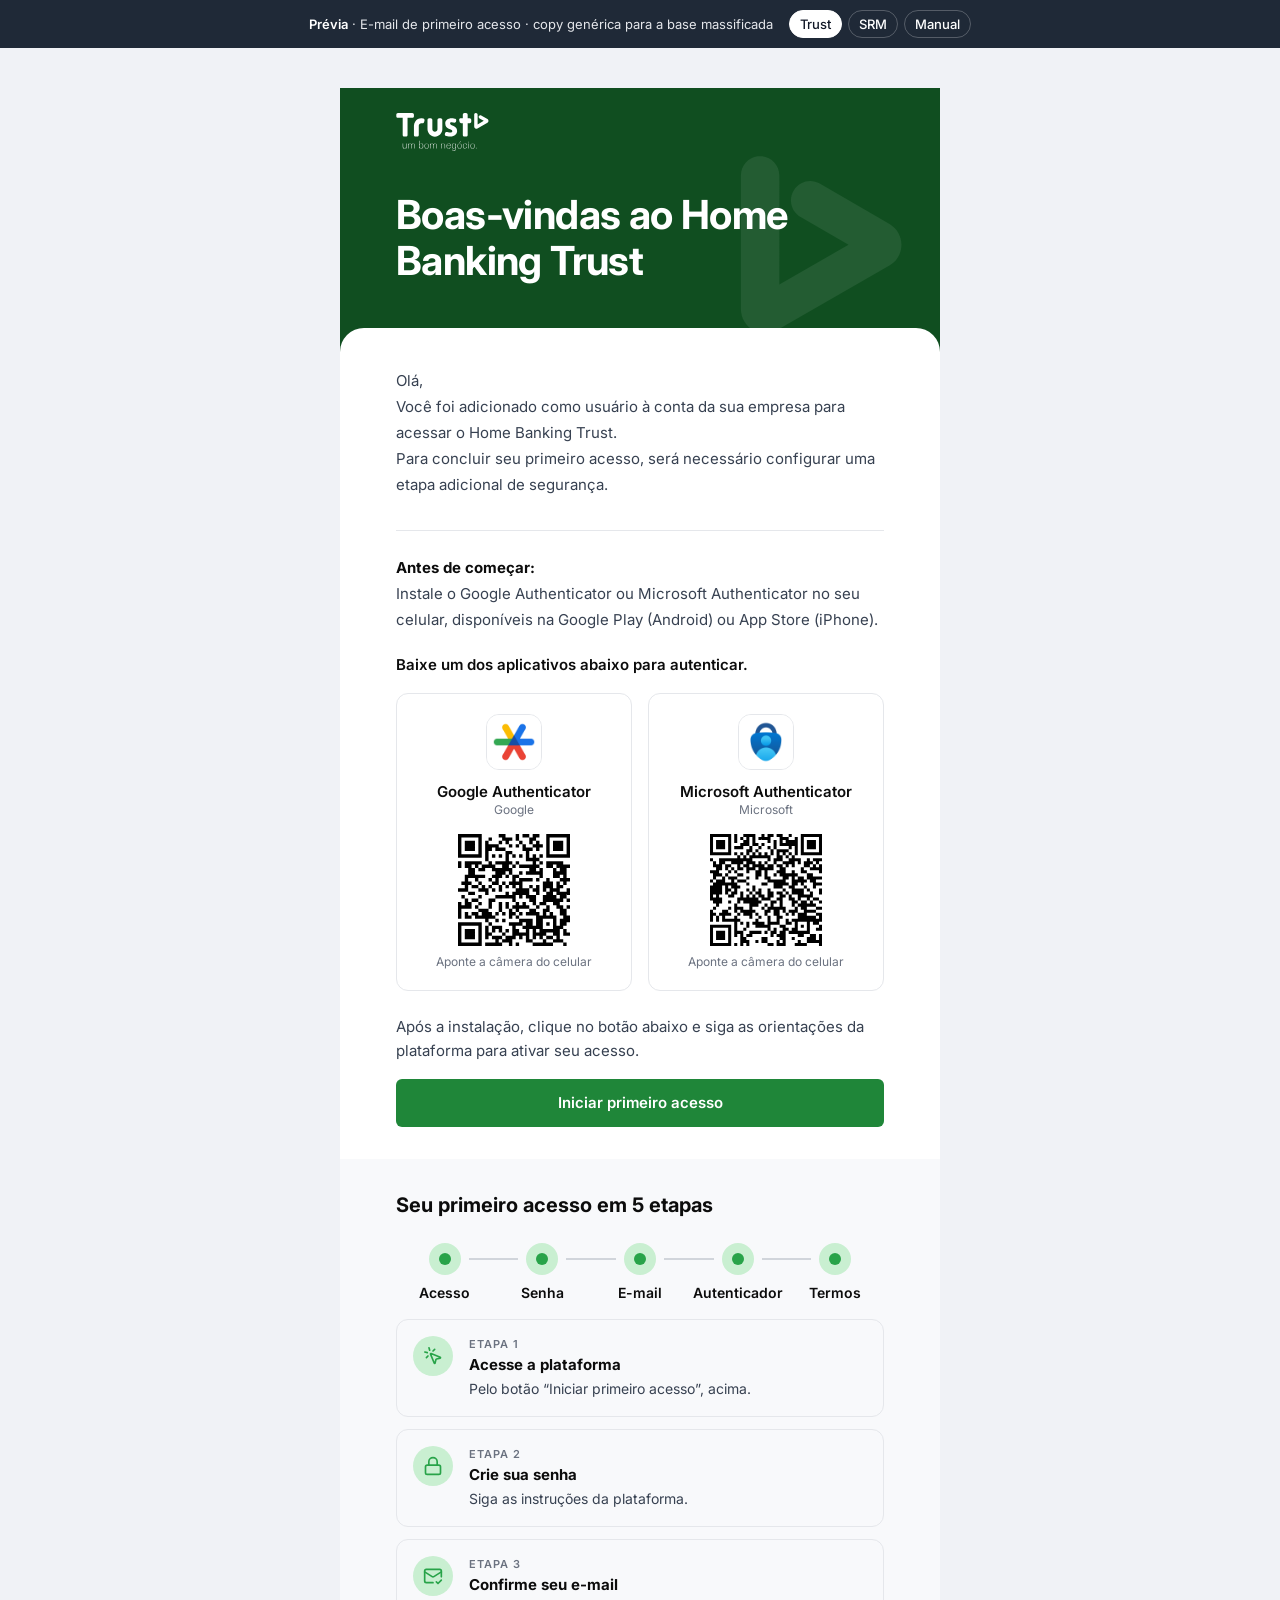
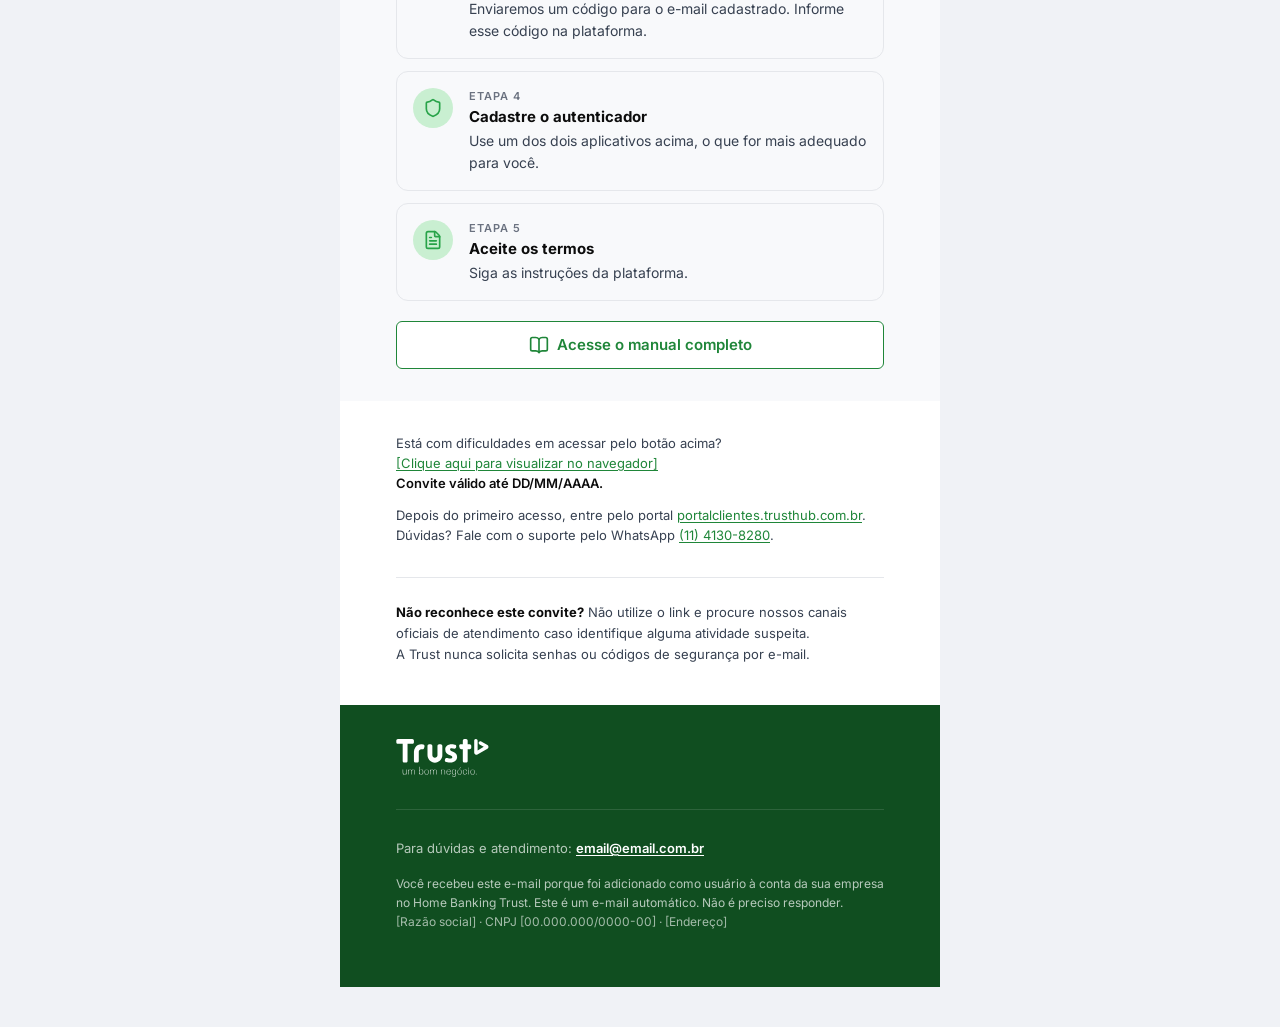
==== commit 97920ec6: "E-mail: tira o espaço cinza antes do rodapé e troca os links pelo e-mail de atendimento Co-Authored-" ====
--- a/index.html
+++ b/index.html
@@ -115,15 +115,14 @@
     .band .btn { margin-top: 20px; }
 
     /* Rodapé */
-    .space { height: 32px; }
     .foot { background: var(--hero-bg); padding: 0 56px; }
     .foot-brand { position: relative; height: 72px; }
     .foot-brand .logo { position: absolute; left: 0; bottom: 0; width: 93px; height: 38px; fill: #fff; }
     .foot-brand .tagline { position: absolute; right: 0; bottom: 5px; font-size: 10px; line-height: 14px; font-weight: 600; letter-spacing: 0.16em; color: #a4bcaa; }
     .foot-rule { margin-top: 32px; height: 1px; background: var(--foot-line); }
-    .foot-links { padding-top: 28px; font-size: 13px; line-height: 20px; color: var(--foot-muted); }
-    .foot-links span { color: #fff; font-weight: 600; }
-    .foot-links i { font-style: normal; margin: 0 10px; }
+    .foot-links { padding-top: 28px; font-size: 13px; line-height: 20px; color: var(--foot-text); }
+    .foot-links a { color: #fff; font-weight: 600; text-decoration: underline; text-underline-offset: 2px; text-decoration-thickness: 1px; }
+    .foot-links a:focus-visible { outline: 2px solid #fff; outline-offset: 2px; border-radius: 2px; }
     .foot-legal { padding: 16px 0 56px; font-size: 12px; line-height: 19px; color: var(--foot-text); }
     .foot-legal .muted { color: var(--foot-muted); }
 
@@ -280,11 +279,10 @@
     <section class="blk" style="padding-top:24px;padding-bottom:40px">
       <p class="t13" style="line-height:21px"><b>Não reconhece este convite?</b> Não utilize o link e procure nossos canais oficiais de atendimento caso identifique alguma atividade suspeita.<br>A Trust nunca solicita senhas ou códigos de segurança por e-mail.</p>
     </section>
-    <div class="space"></div>
     <footer class="foot">
       <div class="foot-brand"><svg class="logo" role="img" aria-label="Trust, um bom negócio"><use href="#logo"/></svg></div>
       <div class="foot-rule"></div>
-      <p class="foot-links"><span>Central de ajuda</span><i>·</i><span>Privacidade</span><i>·</i><span>Segurança</span></p>
+      <p class="foot-links">Para dúvidas e atendimento: <a href="mailto:email@email.com.br">email@email.com.br</a></p>
       <p class="foot-legal">Você recebeu este e-mail porque foi adicionado como usuário à conta da sua empresa no Home Banking Trust. Este é um e-mail automático. Não é preciso responder.<br><span class="muted">[Razão social] · CNPJ [00.000.000/0000-00] · [Endereço]</span></p>
     </footer>
   </main>
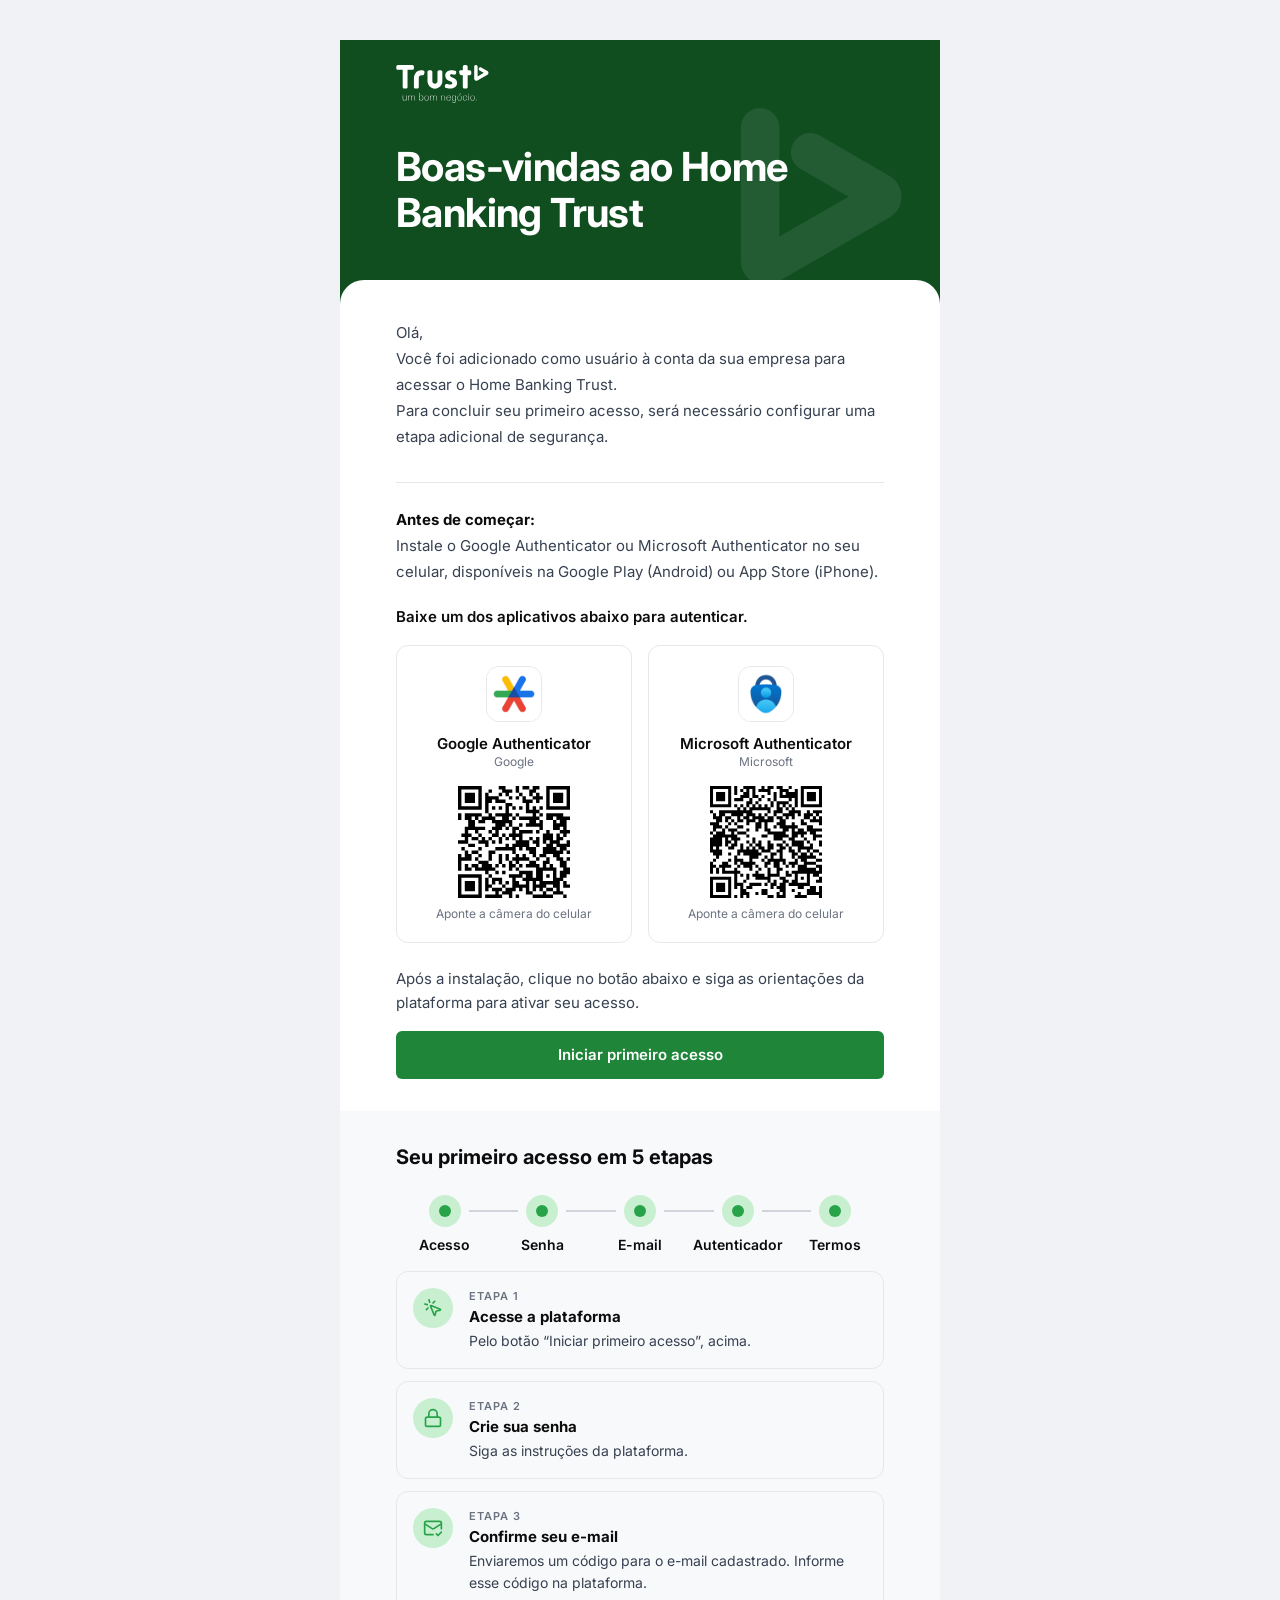
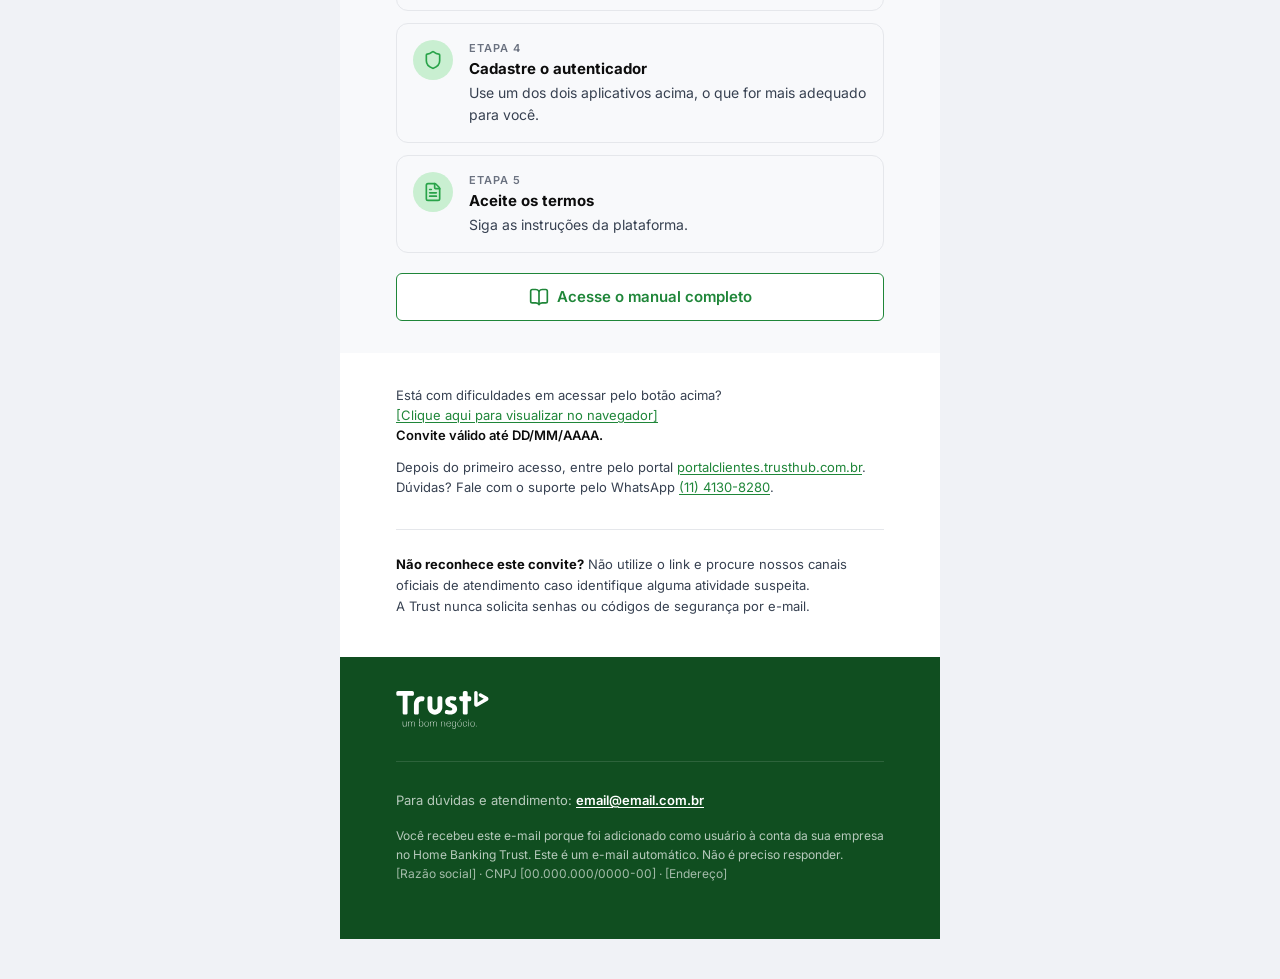
==== commit 04b93c50: "Manual com os componentes do DS; e-mail sem a barra de prévia e com divisor entre os autenticadores " ====
--- a/index.html
+++ b/index.html
@@ -35,23 +35,6 @@
     a { color: inherit; }
     svg.i { width: 20px; height: 20px; fill: none; stroke: currentColor; stroke-width: 2; stroke-linecap: round; stroke-linejoin: round; flex-shrink: 0; }
 
-    /* Barra de prévia (só para quem revisa, não faz parte do e-mail) */
-    .preview-bar {
-      display: flex; flex-wrap: wrap; align-items: center; justify-content: center; gap: 6px 16px;
-      padding: 10px 16px;
-      background: #1f2937; color: #e5e7eb;
-      font-size: 13px; line-height: 1.4; text-align: center;
-    }
-    .preview-bar strong { color: #fff; font-weight: 600; }
-    .preview-bar nav { display: flex; gap: 6px; }
-    .preview-bar a {
-      display: inline-flex; align-items: center; height: 28px; padding: 0 10px;
-      border-radius: 9999px; border: 1px solid rgba(255, 255, 255, 0.24);
-      text-decoration: none; color: #fff; font-weight: 500;
-    }
-    .preview-bar a[aria-current="page"] { background: #fff; color: #111827; border-color: #fff; }
-    .preview-bar a:focus-visible { outline: 2px solid #fff; outline-offset: 2px; }
-
     .email { width: 600px; margin: 40px auto; }
     .blk { background: #fff; padding: 0 56px; }
     .t15 { font-size: 15px; line-height: 26px; }
@@ -139,6 +122,7 @@
       .app-row { display: flex; align-items: center; gap: 12px; padding: 16px; border: 1px solid var(--line); border-radius: 12px; }
       .app-row .app-icon { width: 48px; height: 48px; border-radius: 11px; }
       .app-row .app-name { margin-top: 0; }
+      .apps-sep { margin: 8px 0 4px; }
       .badges { display: flex; justify-content: space-between; gap: 8px; margin-bottom: 8px; }
       .badges a { display: block; border-radius: 8px; }
       .badges a:focus-visible { outline: none; box-shadow: 0 0 0 3px var(--focus); }
@@ -186,15 +170,6 @@
     <symbol id="i-book" viewBox="0 0 24 24"><path d="M12 5v16"/><path d="M20.001 19A2 2 0 0022 17V5a2 2 0 00-1.999-2L16 3.002A5 5 0 0012 5a5 5 0 00-4-2H4a2 2 0 00-2 2v12a2 2 0 001.999 2H8a5 5 0 014 2 5 5 0 014-2z"/></symbol>
   </svg>
 
-  <div class="preview-bar" role="note">
-    <span><strong>Prévia</strong> · E-mail de primeiro acesso · copy genérica para a base massificada</span>
-    <nav aria-label="Versões">
-      <a href="https://maurosrm.github.io/hb-trust/" aria-current="page">Trust</a>
-      <a href="https://maurosrm.github.io/hb-srm/">SRM</a>
-      <a href="manual/">Manual</a>
-    </nav>
-  </div>
-
   <main class="email">
     <header class="hero">
       <svg class="mark" aria-hidden="true"><use href="#marca"/></svg>
@@ -236,6 +211,7 @@
           <a class="badge-gp" href="https://play.google.com/store/apps/details?id=com.google.android.apps.authenticator2&hl=pt_BR" target="_blank" rel="noopener"><img src="assets/selo-google-play-pt-br.png" alt="Disponível no Google Play: Google Authenticator"></a>
           <a class="badge-as" href="https://apps.apple.com/br/app/google-authenticator/id388497605" target="_blank" rel="noopener"><img src="assets/selo-app-store-pt-br.svg" alt="Baixar na App Store: Google Authenticator"></a>
         </div>
+        <div class="rule apps-sep" role="separator"></div>
         <div class="app-row"><img class="app-icon" src="assets/icone-microsoft-authenticator.png" alt=""><div><p class="app-name">Microsoft Authenticator</p><p class="app-pub">Microsoft</p></div></div>
         <div class="badges">
           <a class="badge-gp" href="https://play.google.com/store/apps/details?id=com.azure.authenticator&hl=pt_BR" target="_blank" rel="noopener"><img src="assets/selo-google-play-pt-br.png" alt="Disponível no Google Play: Microsoft Authenticator"></a>
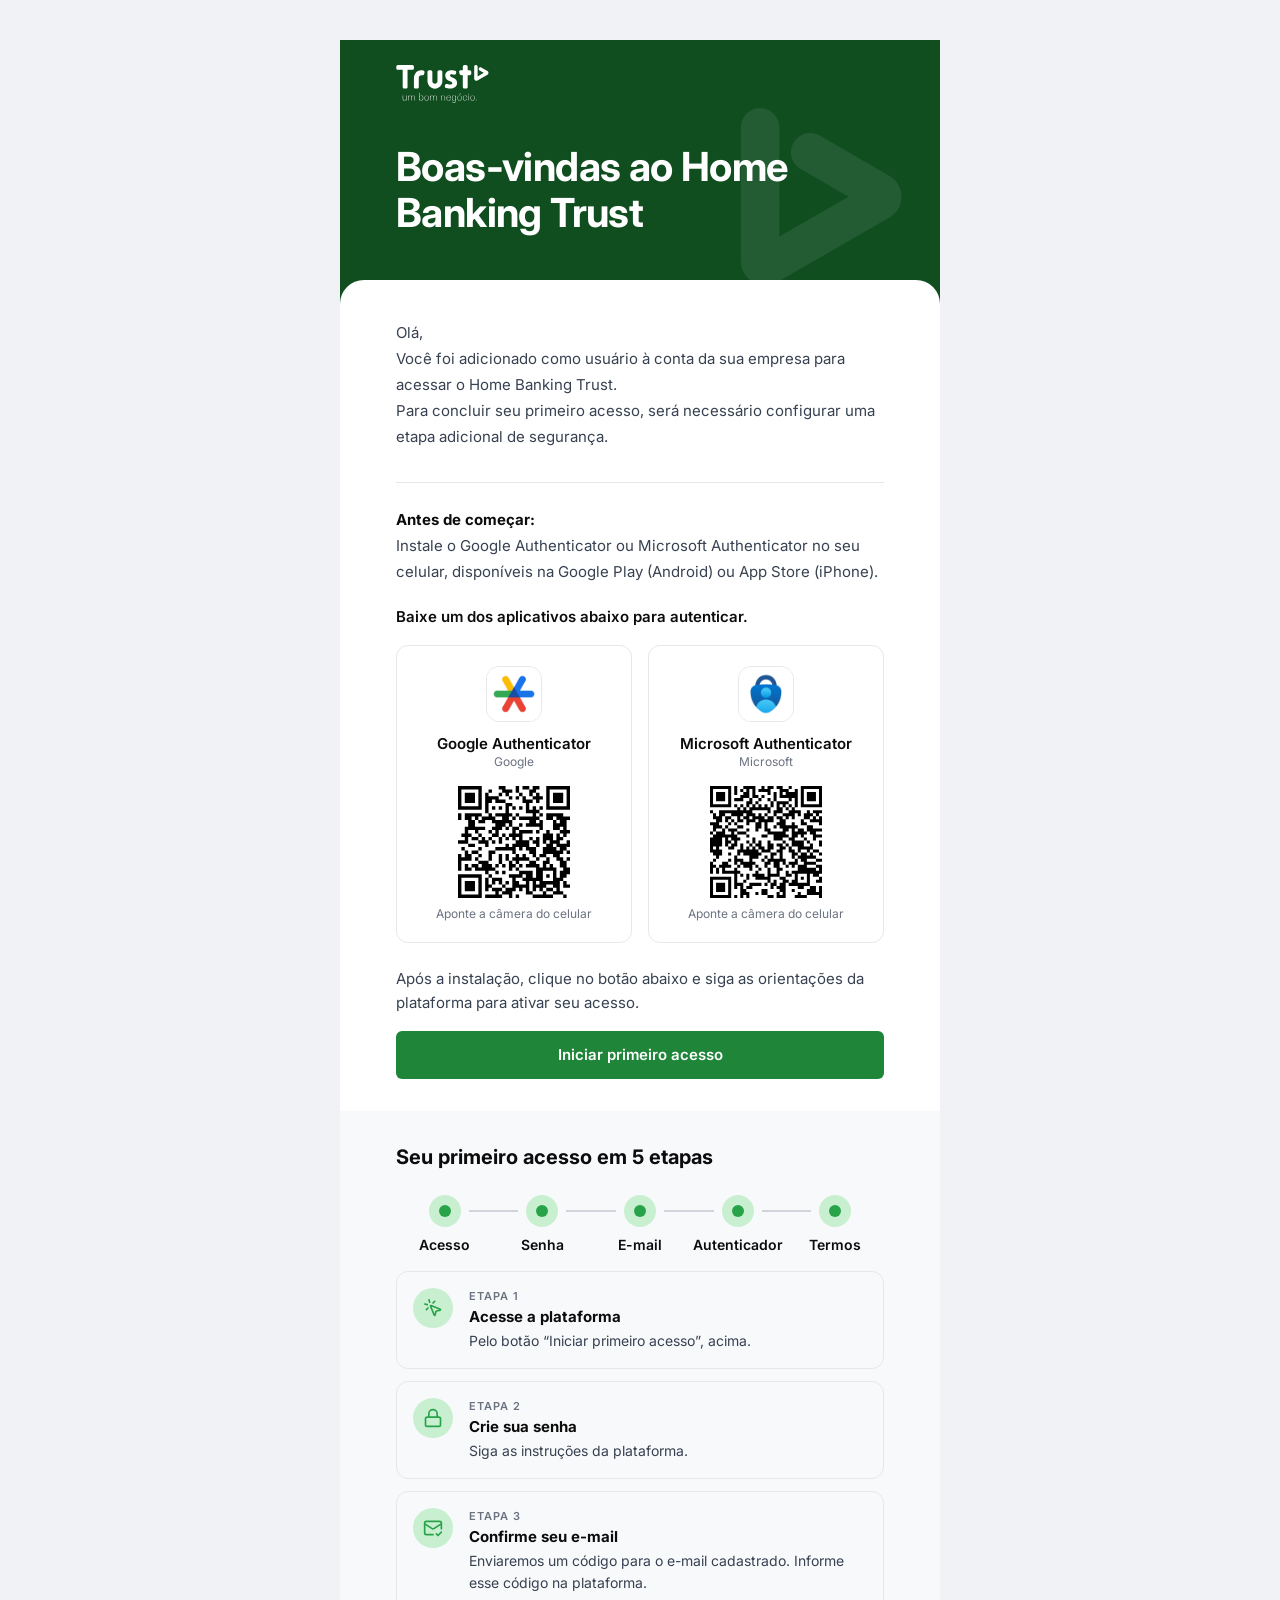
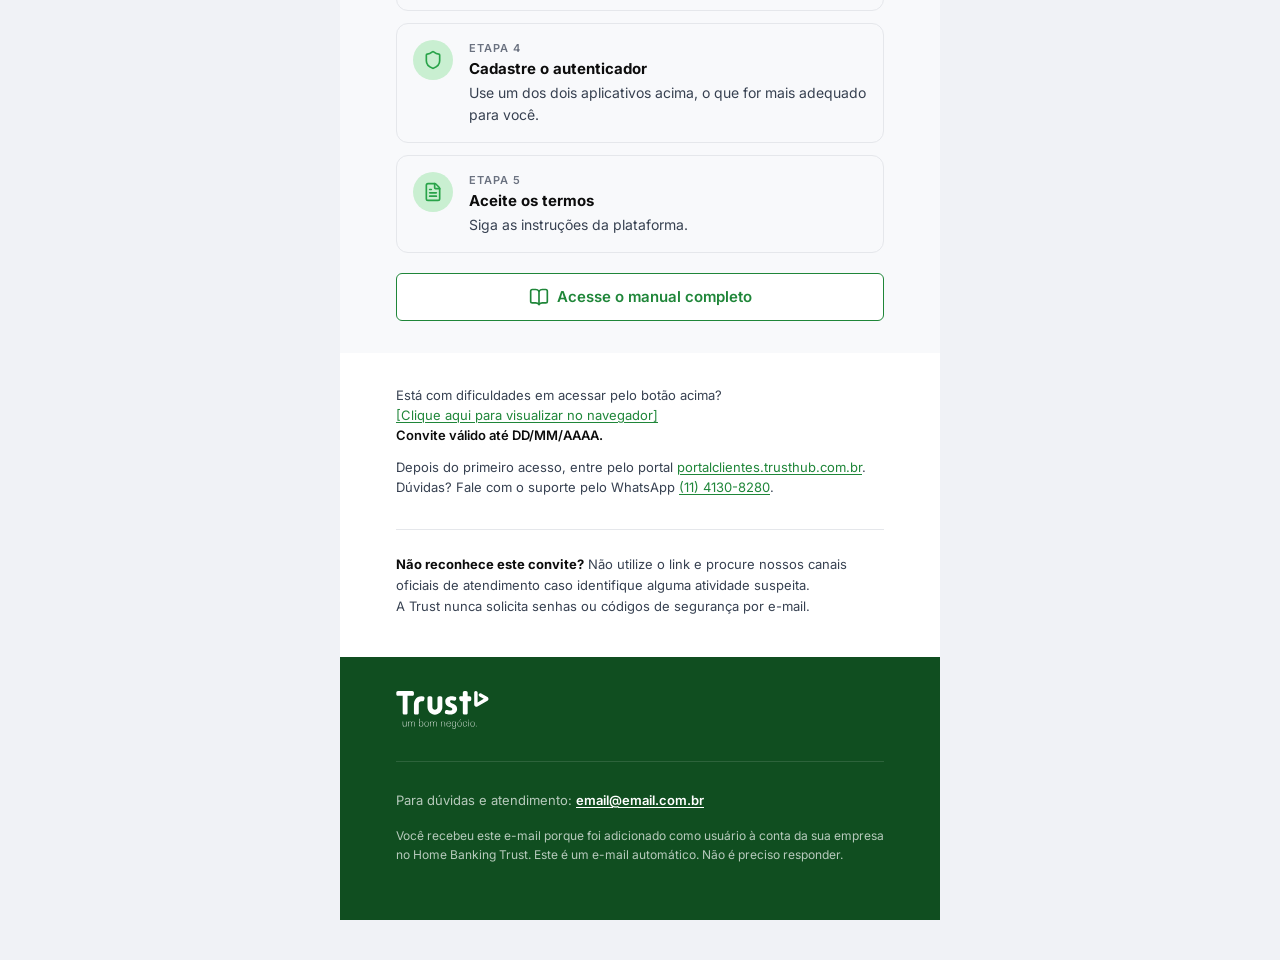
==== commit bef4d590: "E-mail: tira a linha de razão social, CNPJ e endereço do rodapé Co-Authored-By: Claude Opus 5.5 <nor" ====
--- a/index.html
+++ b/index.html
@@ -259,7 +259,7 @@
       <div class="foot-brand"><svg class="logo" role="img" aria-label="Trust, um bom negócio"><use href="#logo"/></svg></div>
       <div class="foot-rule"></div>
       <p class="foot-links">Para dúvidas e atendimento: <a href="mailto:email@email.com.br">email@email.com.br</a></p>
-      <p class="foot-legal">Você recebeu este e-mail porque foi adicionado como usuário à conta da sua empresa no Home Banking Trust. Este é um e-mail automático. Não é preciso responder.<br><span class="muted">[Razão social] · CNPJ [00.000.000/0000-00] · [Endereço]</span></p>
+      <p class="foot-legal">Você recebeu este e-mail porque foi adicionado como usuário à conta da sua empresa no Home Banking Trust. Este é um e-mail automático. Não é preciso responder.</p>
     </footer>
   </main>
 </body>
